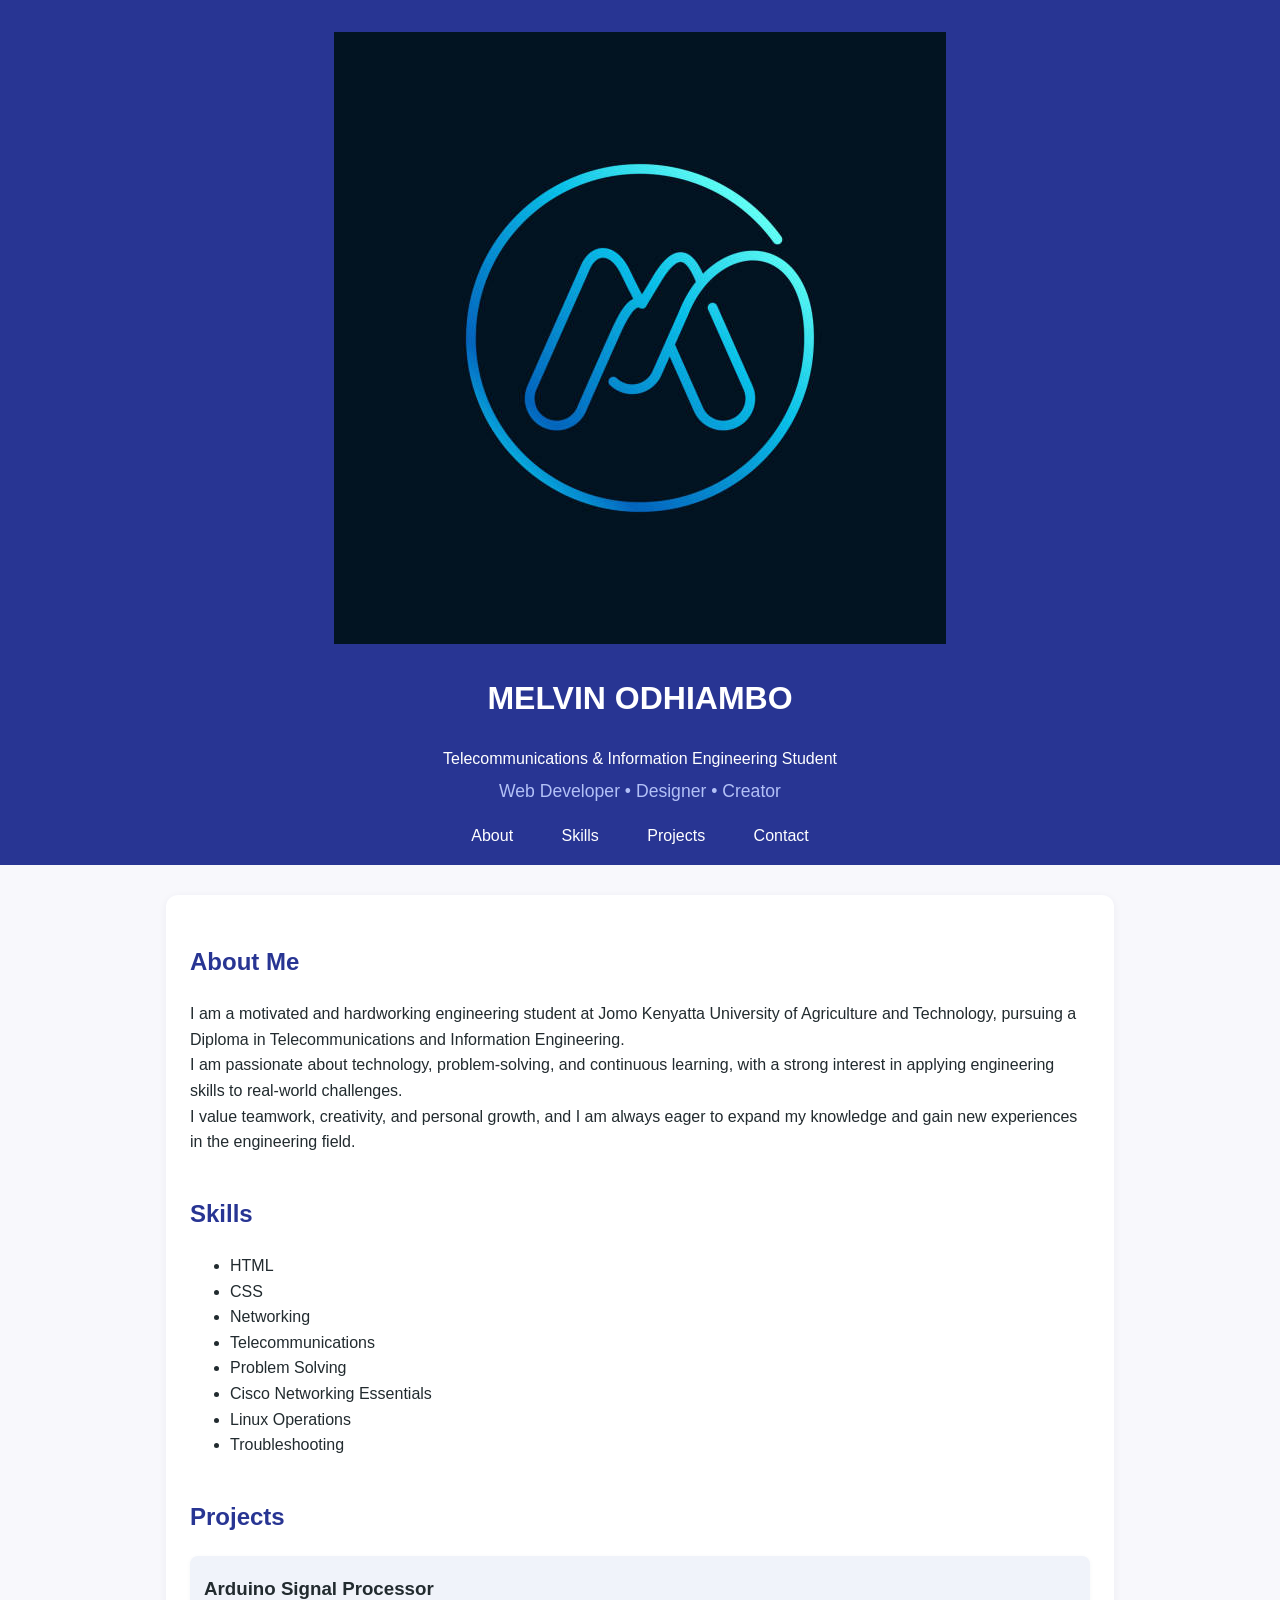
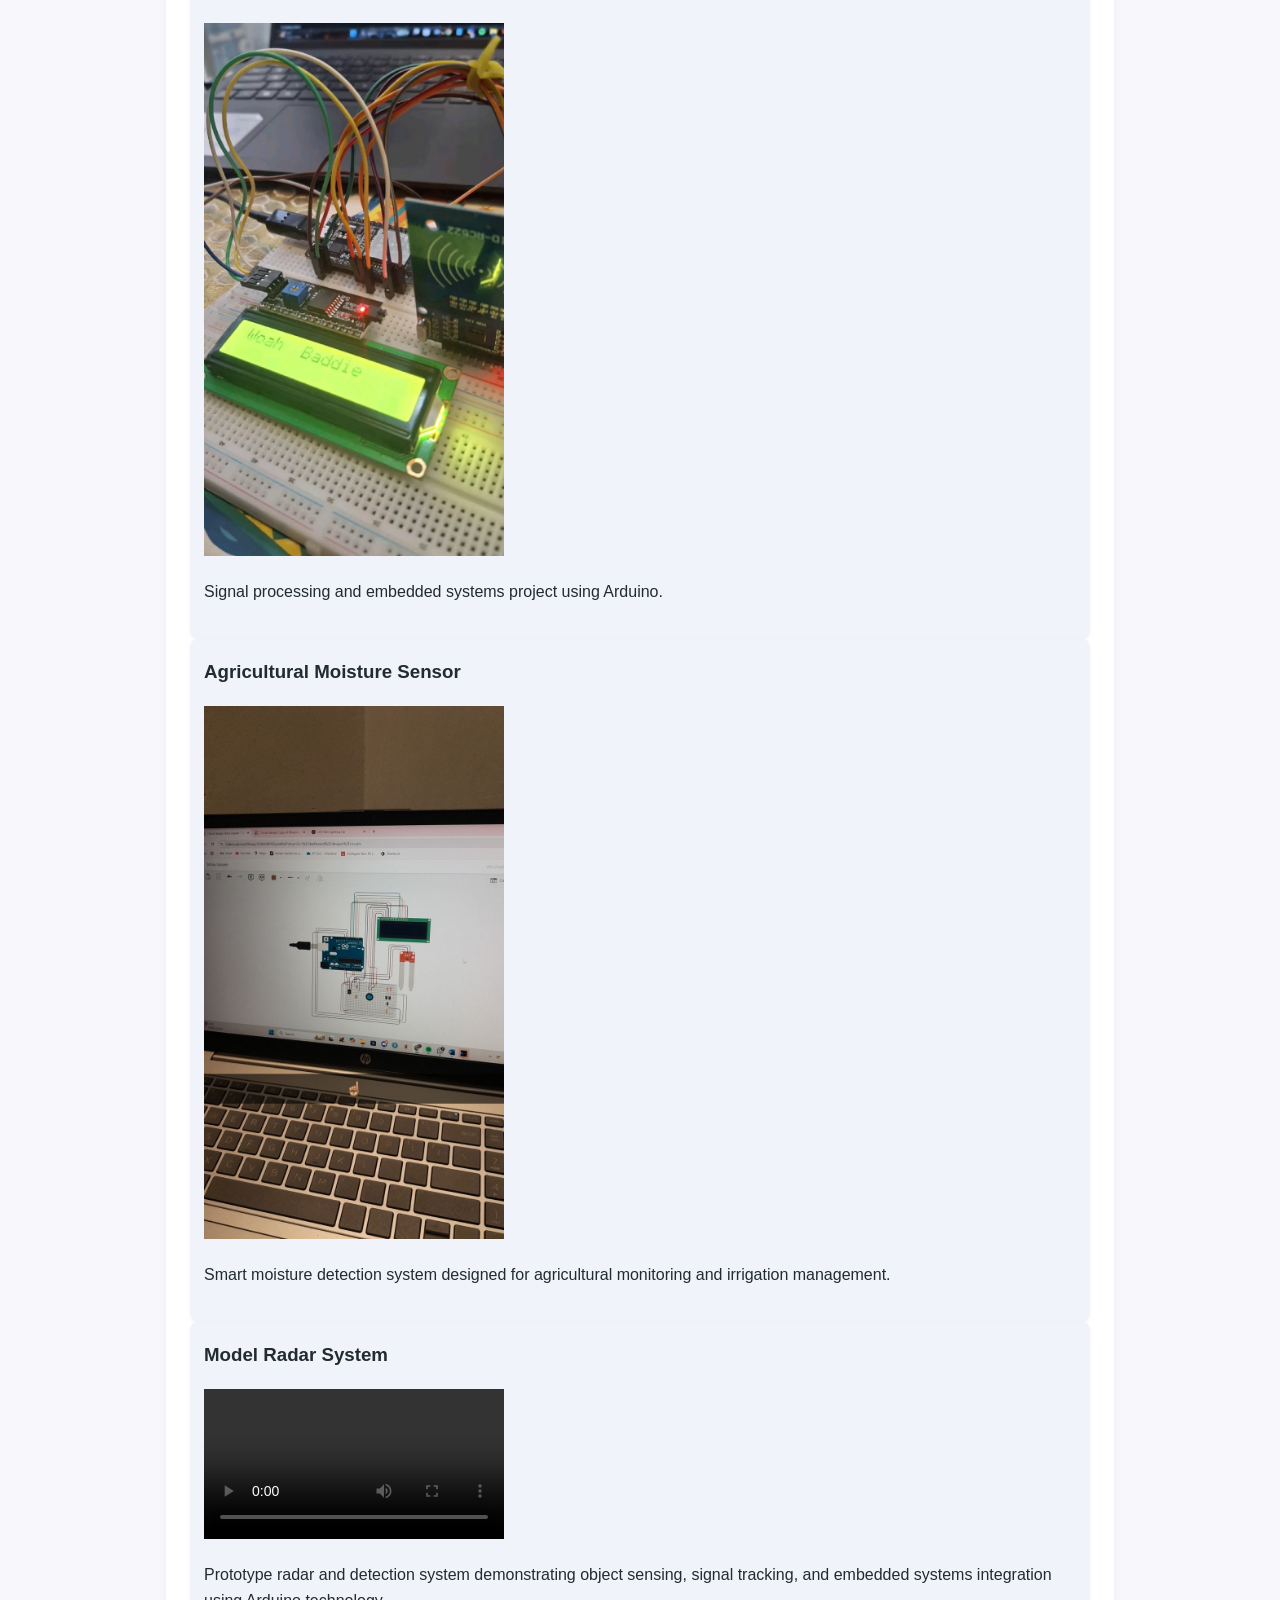
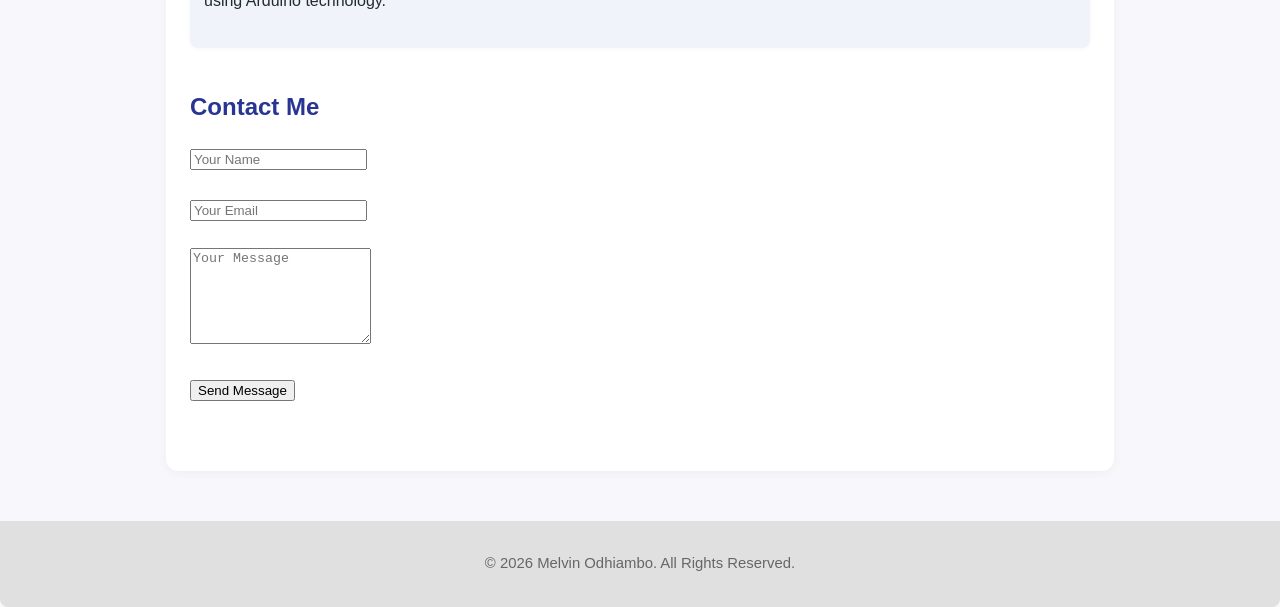
==== index.html @ f5368a46 "Update index.html" ====
<!DOCTYPE html>
<html lang="en">
<head>
  <meta charset="UTF-8">
  <meta name="description" content="Melvin Odhiambo Portfolio Website">
  <title>MELVIN ODHIAMBO | PORTFOLIO WEBSITE</title>
  <meta name="viewport" content="width=device-width, initial-scale=1">
  <link rel="stylesheet" href="style.css">
  <link rel="icon" type="image/png" href="Favicon.png">
</head>
<body>
  <header>
    <img 
  src="profile m1.png" 
  alt="Melvin Odhiambo Logo"
  class="profile-logo"
    >
    <h1>MELVIN ODHIAMBO</h1>
    <p class="intro">
  Telecommunications & Information Engineering Student
</p>
    <p class="subtitle">Web Developer • Designer • Creator</p>
    <nav>
<nav>
  <a href="#about">About</a>
  <a href="#skills">Skills</a>
  <a href="#projects">Projects</a>
  <a href="#contact">Contact</a>
</nav>
    </nav>
  </header>
  <main>
    <section id="about">
      <h2>About Me</h2>
      <p>
  I am a motivated and hardworking engineering student at Jomo Kenyatta University of Agriculture and Technology, pursuing a Diploma in Telecommunications and Information Engineering.<br>

  I am passionate about technology, problem-solving, and continuous learning, with a strong interest in applying engineering skills to real-world challenges.<br>

  I value teamwork, creativity, and personal growth, and I am always eager to expand my knowledge and gain new experiences in the engineering field.
</p>
    </section>
    <section id="skills"> 
  <h2>Skills</h2>
  <ul>
    <li>HTML</li>
    <li>CSS</li>
    <li>Networking</li>
    <li>Telecommunications</li>
    <li>Problem Solving</li>
    <li>Cisco Networking Essentials</li>
    <li>Linux Operations</li>
    <li>Troubleshooting</li>
  </ul>
    </section>
    <section id="projects">
      <h2>Projects</h2>
      <div class="project-card">

  <h3>Arduino Signal Processor</h3>

  <img 
    src="Arduino.jpg" 
    alt="Arduino Project"
    width="300"
  >

  <p>
    Signal processing and embedded systems project using Arduino.
  </p>
</div>
      <div class="project-card">

  <h3>Agricultural Moisture Sensor</h3>

  <img 
    src="Agricultural moisture sensor.jpeg" 
    alt="Agricultural Moisture Sensor"
    width="300"
  >

  <p>
    Smart moisture detection system designed for agricultural monitoring and irrigation management.
  </p>

</div>
      <div class="project-card">

  <h3>Model Radar System</h3>

  <video controls width="300">

    <source src="Arduino.mp4" type="video/mp4">

  </video>

  <p>
    Prototype radar and detection system demonstrating object sensing, 
    signal tracking, and embedded systems integration using Arduino technology.
  </p>

</div>
    </section>
    <section id="contact">
  <h2>Contact Me</h2>
  <form action="https://formspree.io/f/maqkawby" method="POST">
    <input 
      type="text" 
      name="name" 
      placeholder="Your Name"
      required
    ><br><br>

    <input 
      type="email" 
      name="email" 
      placeholder="Your Email"
      required
    ><br><br>

    <textarea 
      name="message" 
      placeholder="Your Message"
      rows="6"
      required
    ></textarea><br><br>

    <button type="submit">Send Message</button>

  </form>
</section>
    </section>
  </main>
 <footer>
  <p>&copy; 2026 Melvin Odhiambo. All Rights Reserved.</p>
</footer>
</body>
</html>
---- style.css ----
/* Simple, clean portfolio style */
body {
  font-family: Arial, sans-serif;
  margin: 0;
  background: #f8f8fc;
  color: #222b2f;
  line-height: 1.6;
}

header {
  background: #283593;
  color: #fff;
  padding: 2em 0 1em 0;
  text-align: center;
}

header .subtitle {
  font-size: 1.1em;
  color: #b3c1f7;
  margin-top: -10px;
  margin-bottom: 18px;
}

nav {
  margin-top: 12px;
}
nav a {
  color: #fff;
  text-decoration: none;
  padding: 8px 16px;
  margin: 0 6px;
  border-radius: 4px;
  transition: background 0.2s;
}
nav a:hover {
  background: #5566a9;
}

main {
  max-width: 900px;
  margin: 30px auto;
  background: #fff;
  padding: 28px 24px;
  border-radius: 12px;
  box-shadow: 0 2px 8px rgba(50,50,80,0.06);
}

section {
  margin-bottom: 40px;
}
h2 {
  color: #283593;
}

.projects-grid {
  display: grid;
  grid-template-columns: repeat(auto-fit, minmax(240px, 1fr));
  gap: 22px;
}

.project-card {
  background: #f0f3fa;
  border-radius: 8px;
  padding: 18px 14px;
  box-shadow: 0 1px 4px rgba(80,90,120,0.05);
}

.project-card h3 {
  margin-top: 0;
}

.project-card a {
  color: #283593;
  text-decoration: underline;
  font-size: 0.98em;
}

footer {
  text-align: center;
  background: #e0e0e0;
  color: #666;
  padding: 16px 0;
  margin-top: 50px;
  font-size: 0.93em;
  border-radius: 0 0 8px 8px;
}
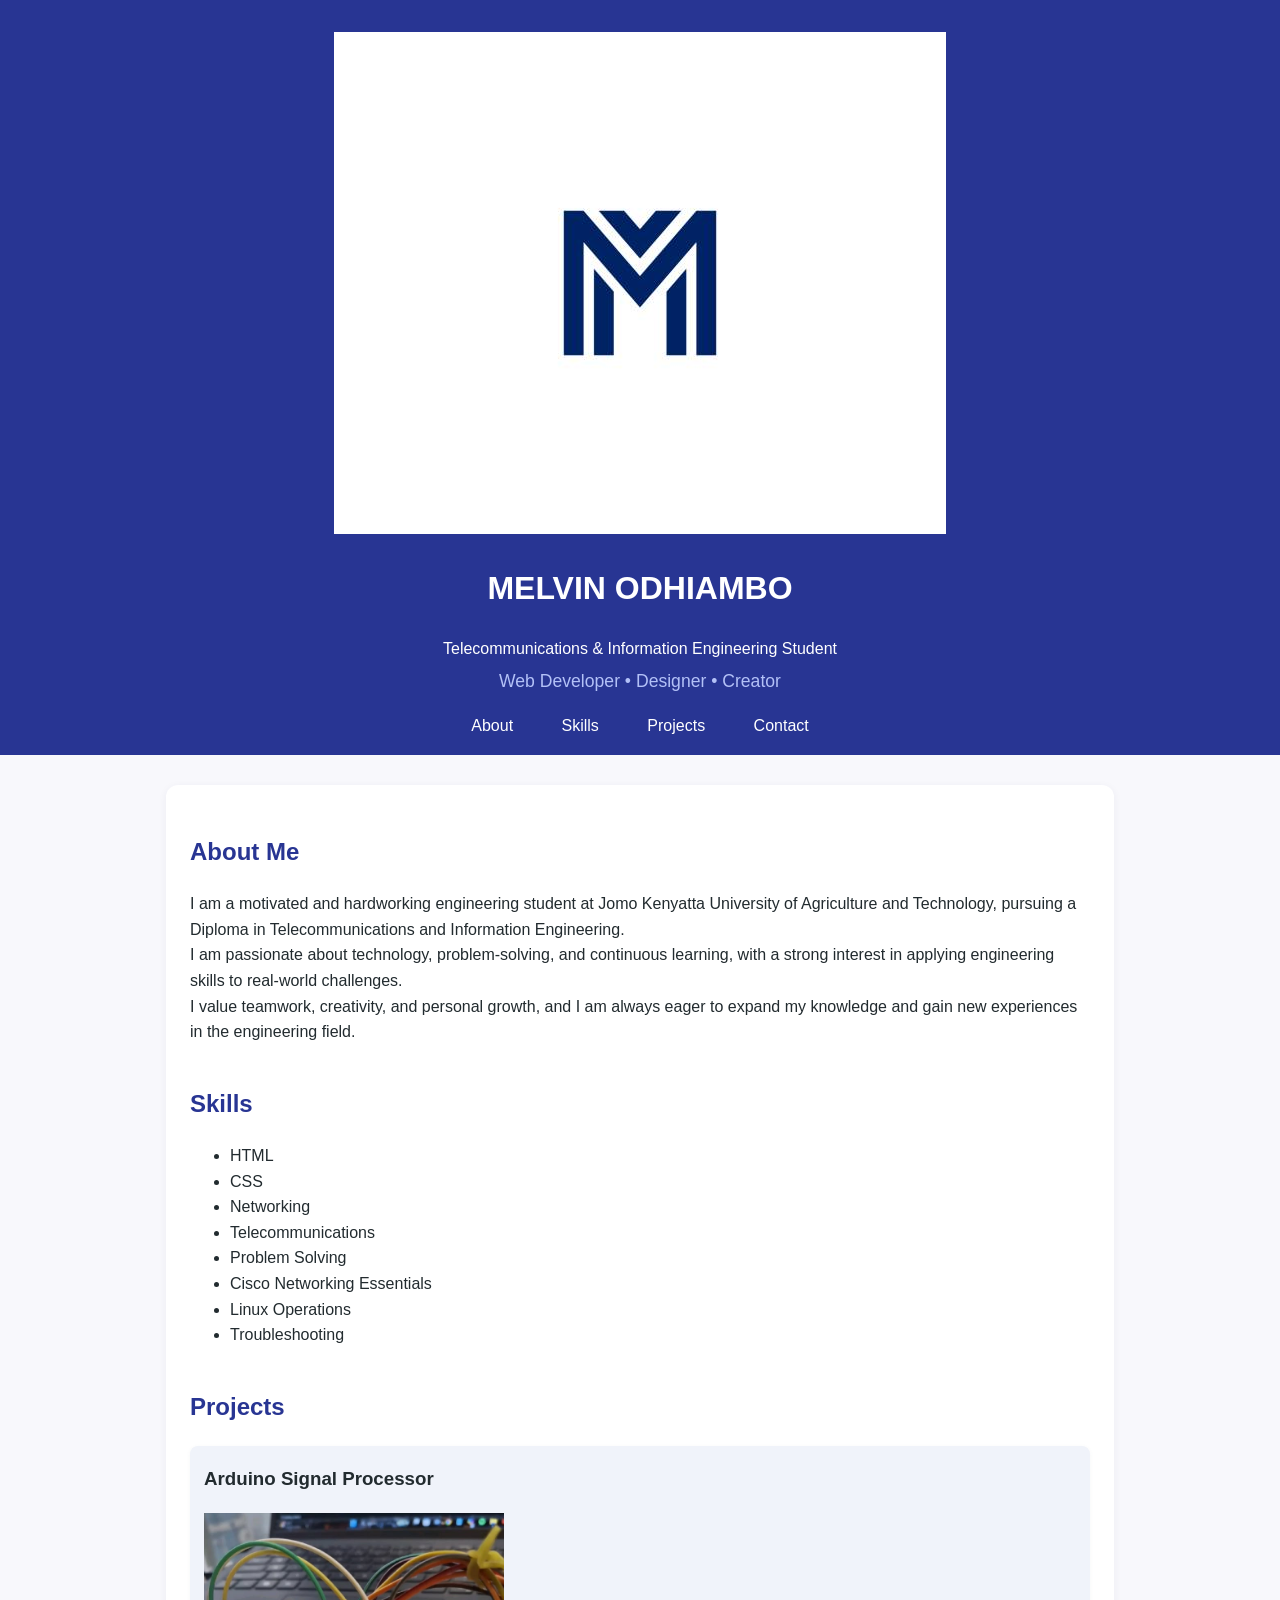
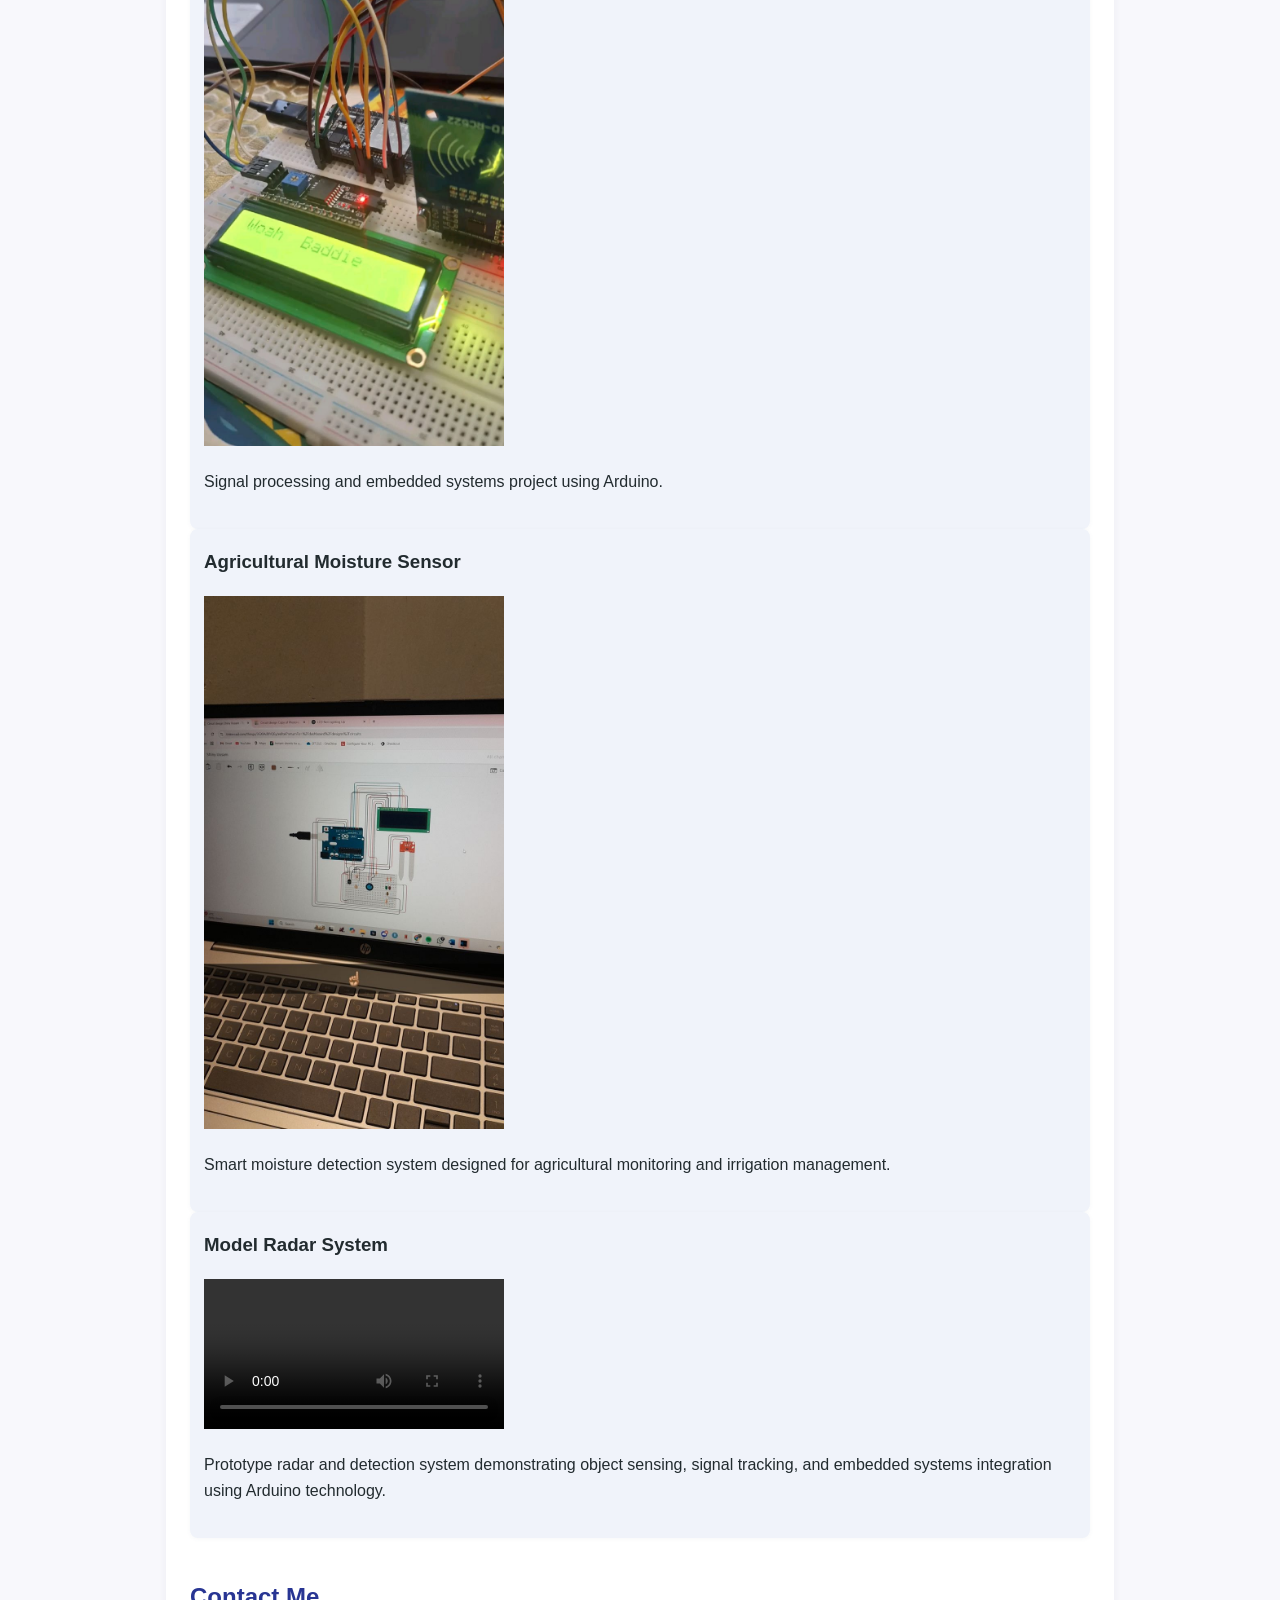
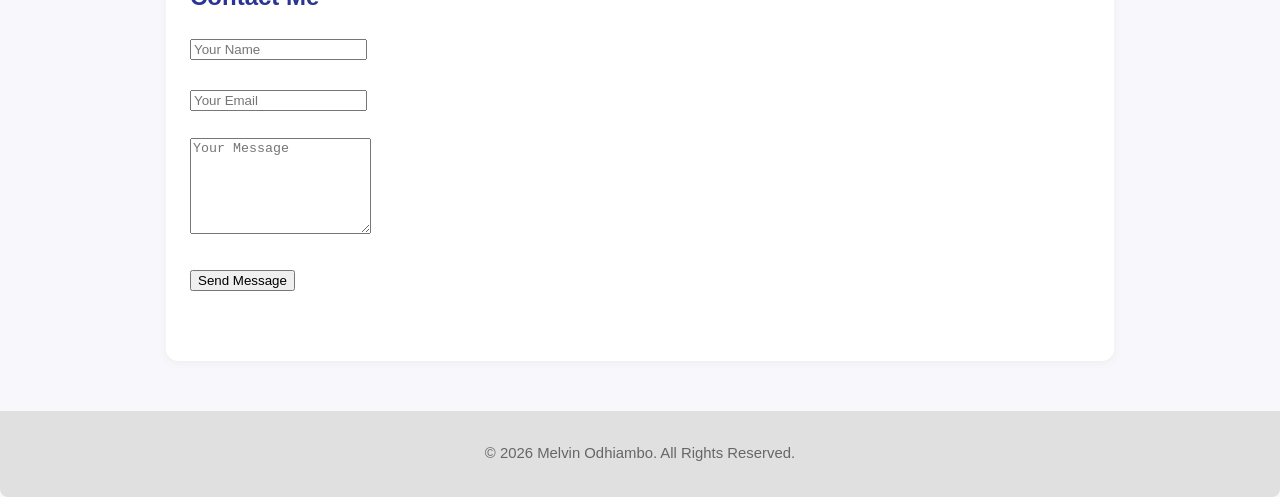
==== commit 5138fd9e: "Update index.html" ====
--- a/index.html
+++ b/index.html
@@ -11,7 +11,7 @@
 <body>
   <header>
     <img 
-  src="profile m1.png" 
+  src="new profile.png" 
   alt="Melvin Odhiambo Logo"
   class="profile-logo"
     >
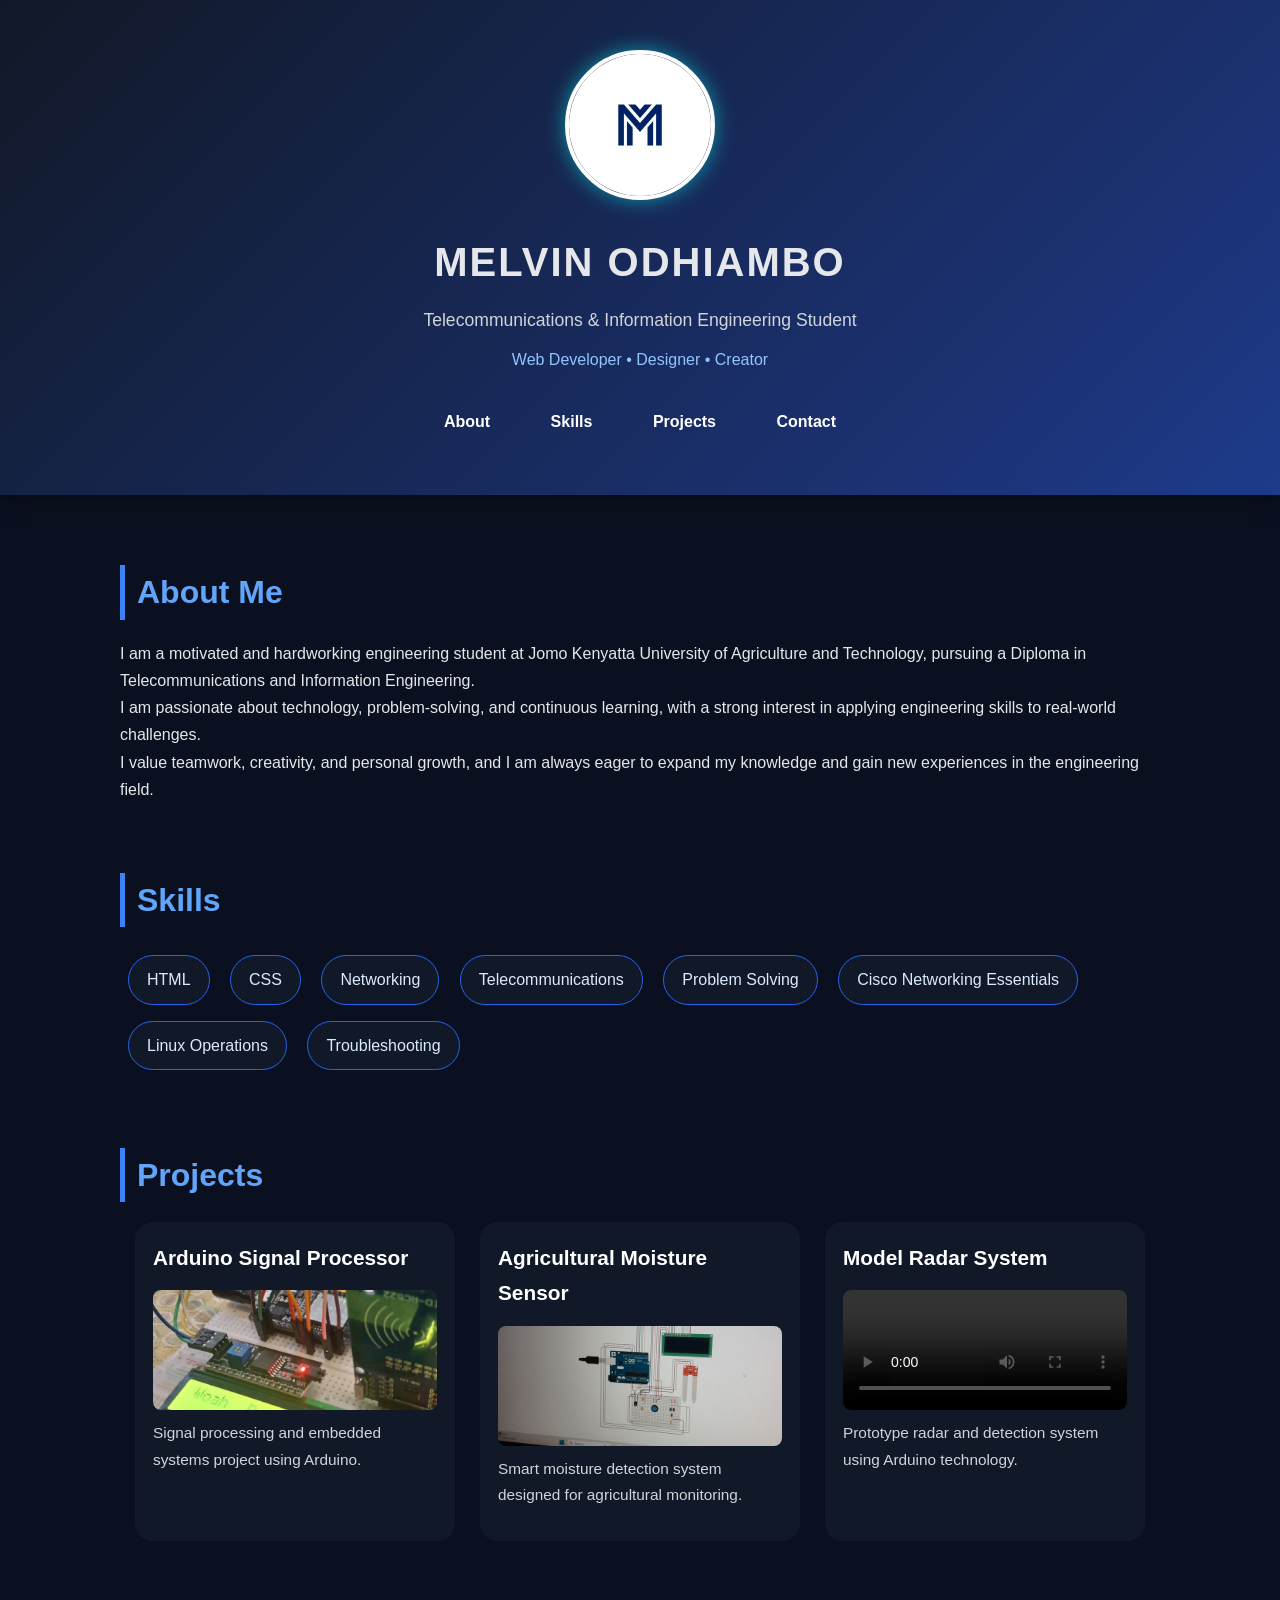
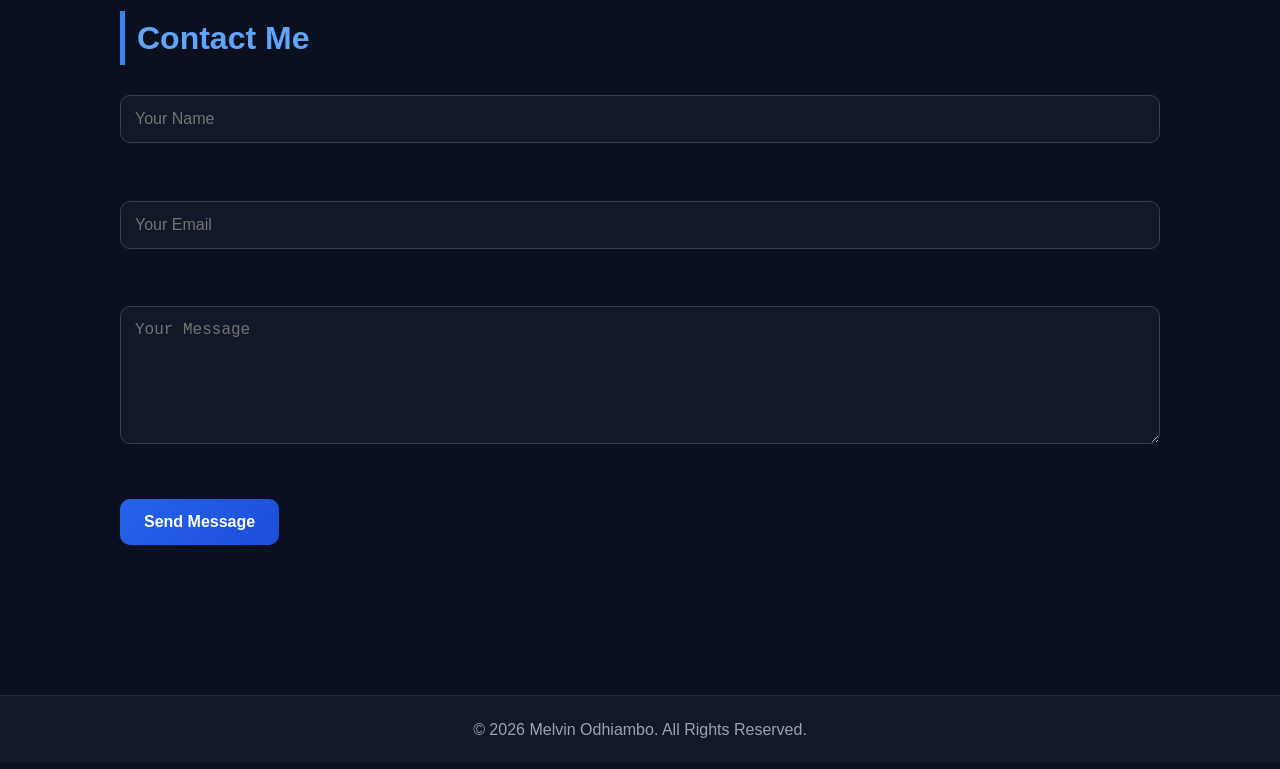
==== commit cd3ad661: "Refactor project section in index.html" ====
--- a/index.html
+++ b/index.html
@@ -6,12 +6,12 @@
   <title>MELVIN ODHIAMBO | PORTFOLIO WEBSITE</title>
   <meta name="viewport" content="width=device-width, initial-scale=1">
   <link rel="stylesheet" href="style.css">
-  <link rel="icon" type="image/png" href="Favicon.png">
+  <link rel="icon" type="image/png" href="WEBM.png">
 </head>
 <body>
   <header>
     <img 
-  src="new profile.png" 
+  src="PRO.png" 
   alt="Melvin Odhiambo Logo"
   class="profile-logo"
     >
@@ -53,54 +53,60 @@
     <li>Troubleshooting</li>
   </ul>
     </section>
-    <section id="projects">
-      <h2>Projects</h2>
-      <div class="project-card">
+   <section id="projects">
 
-  <h3>Arduino Signal Processor</h3>
+  <h2>Projects</h2>
 
-  <img 
-    src="Arduino.jpg" 
-    alt="Arduino Project"
-    width="300"
-  >
+  <div class="projects-grid">
 
-  <p>
-    Signal processing and embedded systems project using Arduino.
-  </p>
-</div>
-      <div class="project-card">
+    <div class="project-card">
 
-  <h3>Agricultural Moisture Sensor</h3>
+      <h3>Arduino Signal Processor</h3>
 
-  <img 
-    src="Agricultural moisture sensor.jpeg" 
-    alt="Agricultural Moisture Sensor"
-    width="300"
-  >
+      <a href="Arduino.jpg" target="_blank">
+        <img src="Arduino.jpg" alt="Arduino Project">
+      </a>
 
-  <p>
-    Smart moisture detection system designed for agricultural monitoring and irrigation management.
-  </p>
+      <p>
+        Signal processing and embedded systems project using Arduino.
+      </p>
 
-</div>
-      <div class="project-card">
+    </div>
 
-  <h3>Model Radar System</h3>
+    <div class="project-card">
 
-  <video controls width="300">
+      <h3>Agricultural Moisture Sensor</h3>
 
-    <source src="Arduino.mp4" type="video/mp4">
+      <a href="Agricultural moisture sensor.jpeg" target="_blank">
+        <img 
+          src="Agricultural moisture sensor.jpeg" 
+          alt="Agricultural Moisture Sensor"
+        >
+      </a>
 
-  </video>
+      <p>
+        Smart moisture detection system designed for agricultural monitoring.
+      </p>
 
-  <p>
-    Prototype radar and detection system demonstrating object sensing, 
-    signal tracking, and embedded systems integration using Arduino technology.
-  </p>
+    </div>
 
-</div>
-    </section>
+    <div class="project-card">
+
+      <h3>Model Radar System</h3>
+
+      <video controls>
+        <source src="Arduino.mp4" type="video/mp4">
+      </video>
+
+      <p>
+        Prototype radar and detection system using Arduino technology.
+      </p>
+
+    </div>
+
+  </div>
+
+</section>
     <section id="contact">
   <h2>Contact Me</h2>
   <form action="https://formspree.io/f/maqkawby" method="POST">
--- a/style.css
+++ b/style.css
@@ -1,86 +1,272 @@
-/* Simple, clean portfolio style */
+
+* {
+  margin: 0;
+  padding: 0;
+  box-sizing: border-box;
+}
+
 body {
   font-family: Arial, sans-serif;
-  margin: 0;
-  background: #f8f8fc;
-  color: #222b2f;
-  line-height: 1.6;
-}
-
+  background: #0b1020;
+  color: #e5e7eb;
+  line-height: 1.7;
+}
 header {
-  background: #283593;
-  color: #fff;
-  padding: 2em 0 1em 0;
+  background: linear-gradient(135deg, #111827, #1e3a8a);
   text-align: center;
-}
-
-header .subtitle {
-  font-size: 1.1em;
-  color: #b3c1f7;
-  margin-top: -10px;
-  margin-bottom: 18px;
-}
+  padding: 50px 20px;
+  box-shadow: 0 4px 20px rgba(0,0,0,0.4);
+}
+
+.profile-logo {
+  width: 150px;
+  height: 150px;
+  border-radius: 50%;
+  object-fit: cover;
+  border: 4px solid #fff;
+  margin-bottom: 20px;
+  box-shadow: 0 0 20px rgba(0,255,255,0.5);
+}
+
+header h1 {
+  font-size: 2.5rem;
+  margin-bottom: 10px;
+  letter-spacing: 2px;
+}
+
+.intro {
+  font-size: 1.1rem;
+  color: #d1d5db;
+  margin-bottom: 10px;
+}
+
+.subtitle {
+  color: #93c5fd;
+  margin-bottom: 25px;
+  font-size: 1rem;
+}
+
 
 nav {
-  margin-top: 12px;
-}
+  margin-top: 15px;
+}
+
 nav a {
-  color: #fff;
+  color: white;
   text-decoration: none;
-  padding: 8px 16px;
-  margin: 0 6px;
-  border-radius: 4px;
-  transition: background 0.2s;
-}
+  margin: 0 10px;
+  padding: 10px 18px;
+  border-radius: 8px;
+  transition: 0.3s ease;
+  display: inline-block;
+  font-weight: bold;
+}
+
 nav a:hover {
-  background: #5566a9;
+  background: rgba(255,255,255,0.15);
+  transform: translateY(-3px);
 }
 
 main {
-  max-width: 900px;
-  margin: 30px auto;
-  background: #fff;
-  padding: 28px 24px;
-  border-radius: 12px;
-  box-shadow: 0 2px 8px rgba(50,50,80,0.06);
-}
+  max-width: 1100px;
+  margin: 40px auto;
+  padding: 30px;
 
 section {
-  margin-bottom: 40px;
-}
+  margin-bottom: 70px;
+}
+
 h2 {
-  color: #283593;
-}
-
+  color: #60a5fa;
+  margin-bottom: 20px;
+  font-size: 2rem;
+  border-left: 5px solid #3b82f6;
+  padding-left: 12px;
+}
+
+p {
+  margin-bottom: 15px;
+}
+
+
+#skills ul {
+  list-style: none;
+  padding: 0;
+}
+
+#skills li {
+  display: inline-block;
+  background: #111827;
+  color: #dbeafe;
+  padding: 10px 18px;
+  margin: 8px;
+  border-radius: 30px;
+  border: 1px solid #2563eb;
+  transition: 0.3s ease;
+}
+
+#skills li:hover {
+  background: #2563eb;
+  transform: scale(1.05);
+}
 .projects-grid {
   display: grid;
-  grid-template-columns: repeat(auto-fit, minmax(240px, 1fr));
-  gap: 22px;
+  grid-template-columns: repeat(auto-fit, minmax(280px, 320px));
+  justify-content: center;
+  gap: 25px;
 }
 
 .project-card {
-  background: #f0f3fa;
+  position: relative;
+  background: #111827;
+  border-radius: 18px;
+  padding: 18px;
+  overflow: hidden;
+  color: white;
+  transition: 0.4s ease;
+  z-index: 1;
+
+  width: 320px;
+}
+.project-card img,
+.project-card video {
+  width: 100%;
+  max-height: 180px;
+  object-fit: contain;
+  border-radius: 10px;
+  margin: 12px 0;
+  display: block;
+  background: #000;
+  transition: 0.3s ease;
+}
+.project-card img:hover,
+.project-card video:hover {
+  transform: scale(1.03);
+}
+
+@keyframes glowing {
+  0% {
+    background-position: 0 0;
+  }
+
+  50% {
+    background-position: 400% 0;
+  }
+
+  100% {
+    background-position: 0 0;
+  }
+}
+
+.project-card h3 {
+  color: #ffffff;
+  margin-bottom: 15px;
+  font-size: 1.3rem;
+}
+
+.project-card p {
+  color: #d1d5db;
+  font-size: 0.96rem;
+}
+
+.project-card img,
+.project-card video {
+  width: 100%;
+  height: 120px;
+  object-fit: cover;
   border-radius: 8px;
-  padding: 18px 14px;
-  box-shadow: 0 1px 4px rgba(80,90,120,0.05);
-}
-
-.project-card h3 {
-  margin-top: 0;
-}
-
-.project-card a {
-  color: #283593;
-  text-decoration: underline;
-  font-size: 0.98em;
-}
-
+  margin: 10px 0;
+  display: block;
+}
+
+.project-card:hover img,
+.project-card:hover video {
+  transform: scale(1.03);
+}
+}
+
+form {
+  margin-top: 20px;
+}
+
+form input,
+form textarea {
+  width: 100%;
+  padding: 14px;
+  margin-top: 10px;
+  margin-bottom: 20px;
+  border: 1px solid #374151;
+  border-radius: 10px;
+  background: #111827;
+  color: white;
+  font-size: 1rem;
+}
+
+form input:focus,
+form textarea:focus {
+  outline: none;
+  border-color: #3b82f6;
+  box-shadow: 0 0 10px rgba(59,130,246,0.5);
+}
+button {
+  background: linear-gradient(135deg, #2563eb, #1d4ed8);
+  color: white;
+  border: none;
+  padding: 14px 24px;
+  border-radius: 10px;
+  font-size: 1rem;
+  cursor: pointer;
+  transition: 0.3s ease;
+  font-weight: bold;
+}
+
+button:hover {
+  transform: scale(1.05);
+  box-shadow: 0 0 20px rgba(37,99,235,0.6);
+}
 footer {
+  background: #111827;
   text-align: center;
-  background: #e0e0e0;
-  color: #666;
-  padding: 16px 0;
+  padding: 20px;
+  color: #9ca3af;
   margin-top: 50px;
-  font-size: 0.93em;
-  border-radius: 0 0 8px 8px;
-}
+  border-top: 1px solid #1f2937;
+}
+::-webkit-scrollbar {
+  width: 10px;
+}
+
+::-webkit-scrollbar-track {
+  background: #111827;
+}
+
+::-webkit-scrollbar-thumb {
+  background: #2563eb;
+  border-radius: 10px;
+}
+
+@media (max-width: 768px) {
+
+  header h1 {
+    font-size: 2rem;
+  }
+
+  .intro,
+  .subtitle {
+    font-size: 0.95rem;
+  }
+
+  nav a {
+    display: block;
+    margin: 10px auto;
+    width: 180px;
+  }
+
+  main {
+    padding: 20px;
+  }
+
+  h2 {
+    font-size: 1.6rem;
+  }
+}
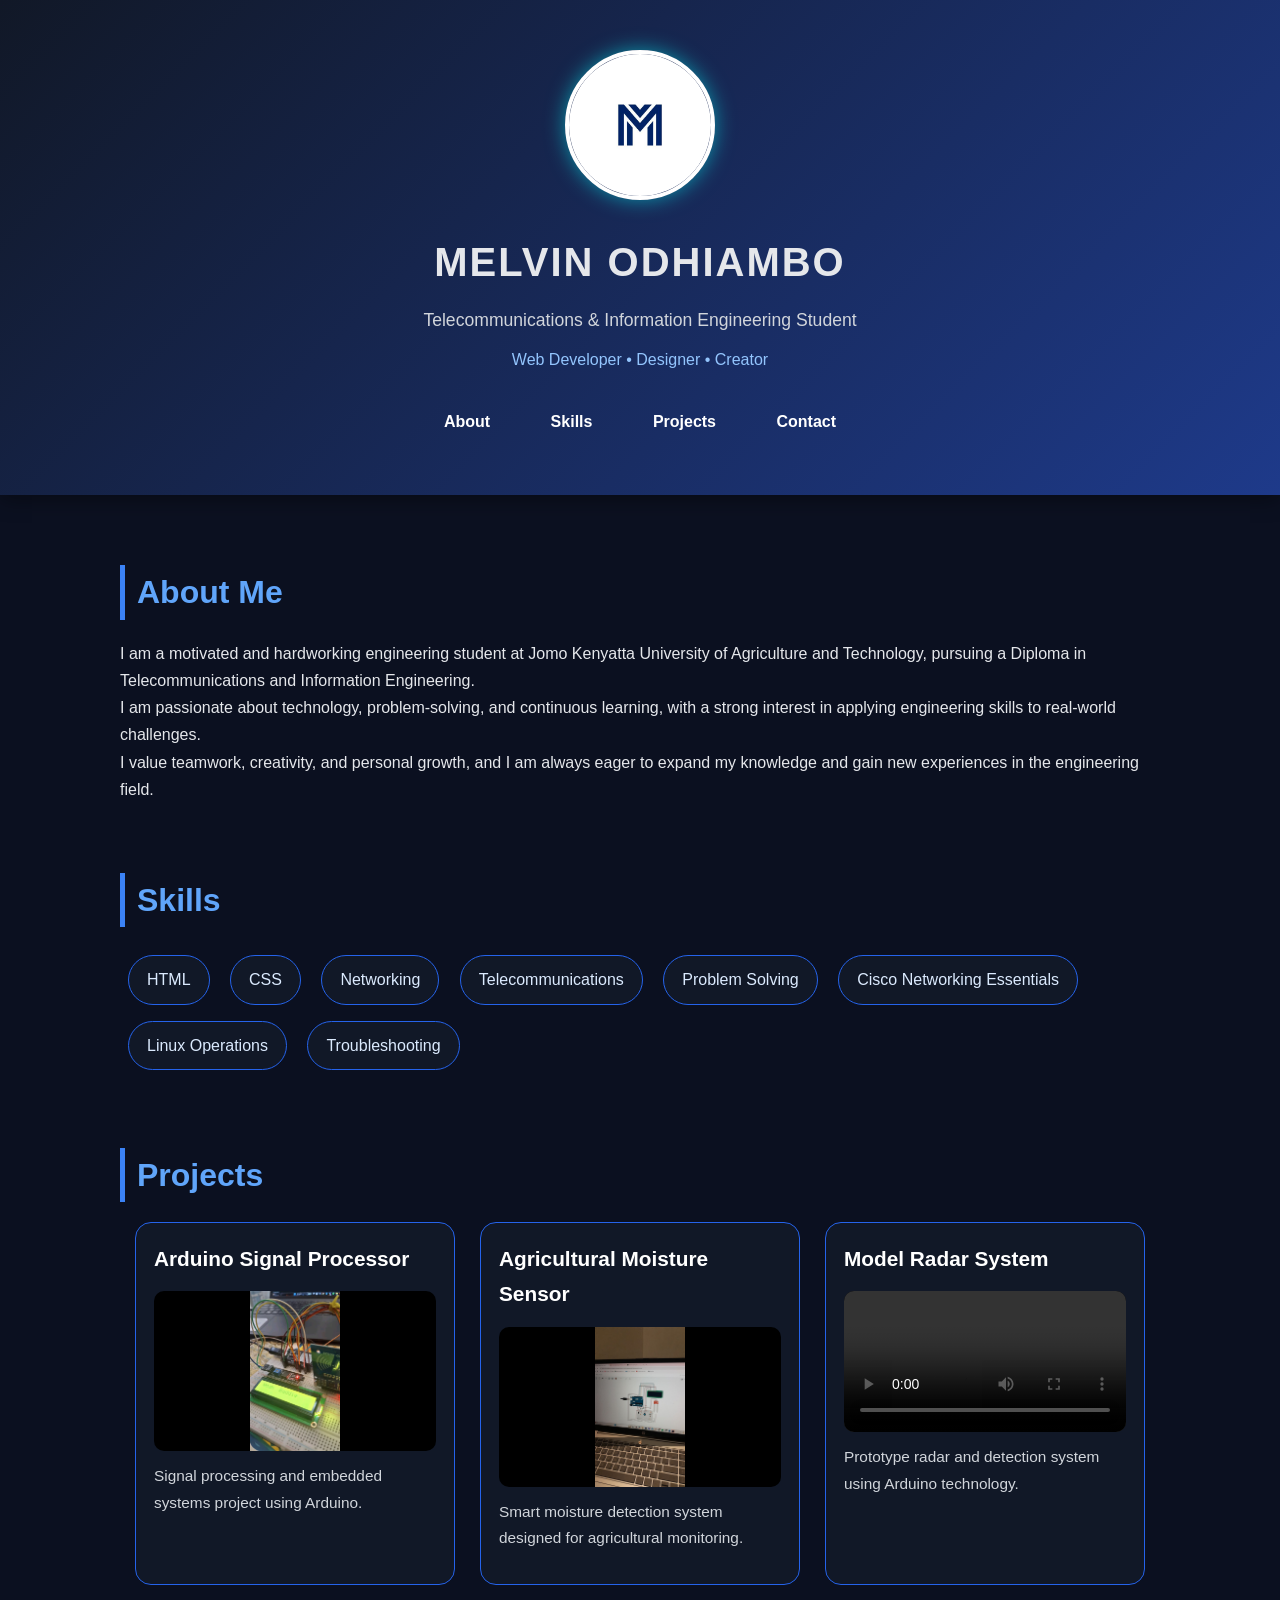
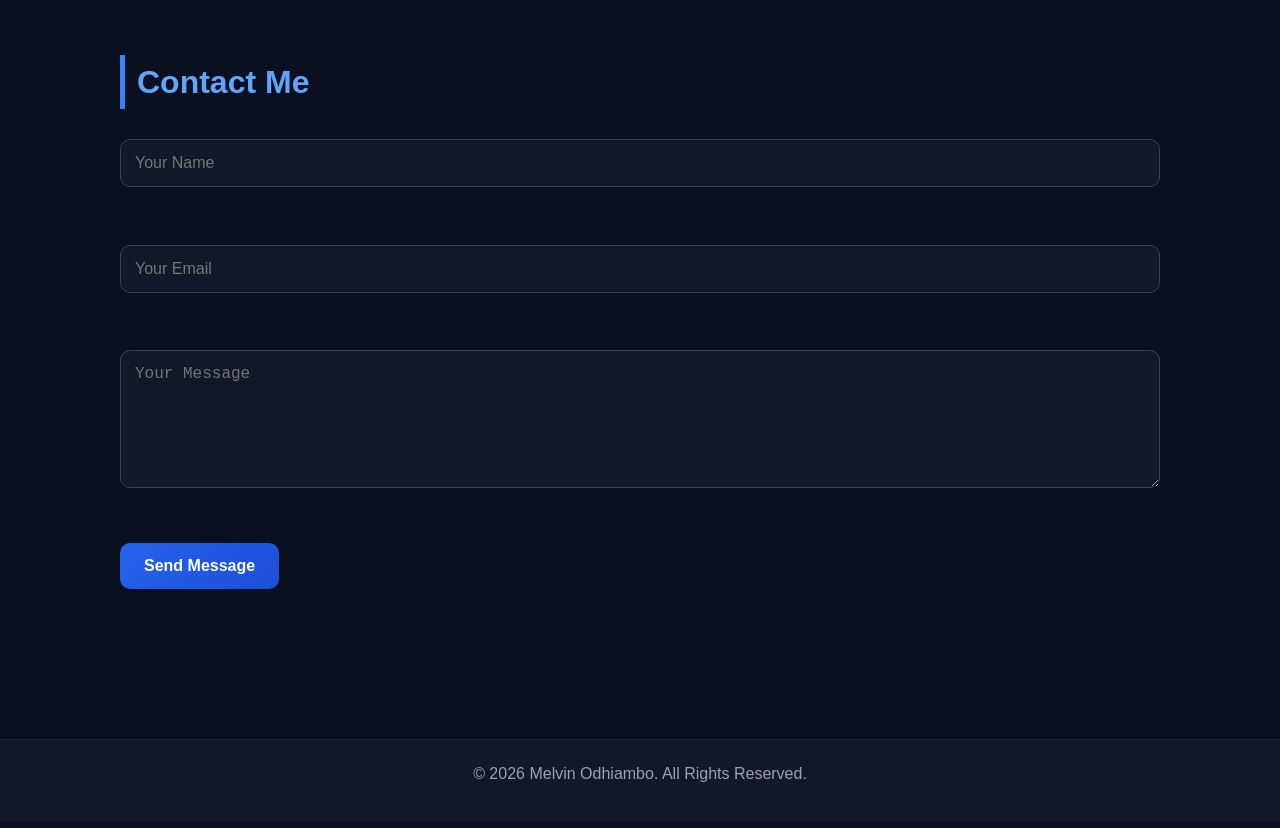
==== commit 060052da: "Update video element to preload metadata" ====
--- a/index.html
+++ b/index.html
@@ -93,11 +93,9 @@
     <div class="project-card">
 
       <h3>Model Radar System</h3>
-
-      <video controls>
-        <source src="Arduino.mp4" type="video/mp4">
-      </video>
-
+     <video controls preload="metadata">
+  <source src="Arduino.mp4" type="video/mp4">
+</video>
       <p>
         Prototype radar and detection system using Arduino technology.
       </p>
--- a/style.css
+++ b/style.css
@@ -1,4 +1,3 @@
-
 * {
   margin: 0;
   padding: 0;
@@ -11,6 +10,7 @@
   color: #e5e7eb;
   line-height: 1.7;
 }
+
 header {
   background: linear-gradient(135deg, #111827, #1e3a8a);
   text-align: center;
@@ -46,7 +46,6 @@
   font-size: 1rem;
 }
 
-
 nav {
   margin-top: 15px;
 }
@@ -71,6 +70,7 @@
   max-width: 1100px;
   margin: 40px auto;
   padding: 30px;
+}
 
 section {
   margin-bottom: 70px;
@@ -88,7 +88,6 @@
   margin-bottom: 15px;
 }
 
-
 #skills ul {
   list-style: none;
   padding: 0;
@@ -109,6 +108,7 @@
   background: #2563eb;
   transform: scale(1.05);
 }
+
 .projects-grid {
   display: grid;
   grid-template-columns: repeat(auto-fit, minmax(280px, 320px));
@@ -117,49 +117,21 @@
 }
 
 .project-card {
-  position: relative;
-  background: #111827;
-  border-radius: 18px;
+  background: #111827;
+  border: 1px solid #2563eb;
+  border-radius: 16px;
   padding: 18px;
-  overflow: hidden;
-  color: white;
-  transition: 0.4s ease;
-  z-index: 1;
-
-  width: 320px;
-}
-.project-card img,
-.project-card video {
-  width: 100%;
-  max-height: 180px;
-  object-fit: contain;
-  border-radius: 10px;
-  margin: 12px 0;
-  display: block;
-  background: #000;
-  transition: 0.3s ease;
-}
-.project-card img:hover,
-.project-card video:hover {
-  transform: scale(1.03);
-}
-
-@keyframes glowing {
-  0% {
-    background-position: 0 0;
-  }
-
-  50% {
-    background-position: 400% 0;
-  }
-
-  100% {
-    background-position: 0 0;
-  }
+  transition: 0.3s ease;
+  overflow: visible;
+}
+
+.project-card:hover {
+  transform: translateY(-6px);
+  box-shadow: 0 0 20px rgba(37,99,235,0.4);
 }
 
 .project-card h3 {
-  color: #ffffff;
+  color: white;
   margin-bottom: 15px;
   font-size: 1.3rem;
 }
@@ -169,19 +141,27 @@
   font-size: 0.96rem;
 }
 
-.project-card img,
+.project-card img {
+  width: 100%;
+  height: 160px;
+  object-fit: contain;
+  display: block;
+  margin: 12px 0;
+  border-radius: 10px;
+  background: #000;
+  transition: 0.3s ease;
+}
+
+.project-card:hover img {
+  transform: scale(1.03);
+}
 .project-card video {
   width: 100%;
-  height: 120px;
-  object-fit: cover;
-  border-radius: 8px;
-  margin: 10px 0;
+  height: auto;
   display: block;
-}
-
-.project-card:hover img,
-.project-card:hover video {
-  transform: scale(1.03);
+  margin: 12px 0;
+  border-radius: 10px;
+  background: black;
 }
 }
 
@@ -208,6 +188,7 @@
   border-color: #3b82f6;
   box-shadow: 0 0 10px rgba(59,130,246,0.5);
 }
+
 button {
   background: linear-gradient(135deg, #2563eb, #1d4ed8);
   color: white;
@@ -224,6 +205,7 @@
   transform: scale(1.05);
   box-shadow: 0 0 20px rgba(37,99,235,0.6);
 }
+
 footer {
   background: #111827;
   text-align: center;
@@ -232,6 +214,7 @@
   margin-top: 50px;
   border-top: 1px solid #1f2937;
 }
+
 ::-webkit-scrollbar {
   width: 10px;
 }
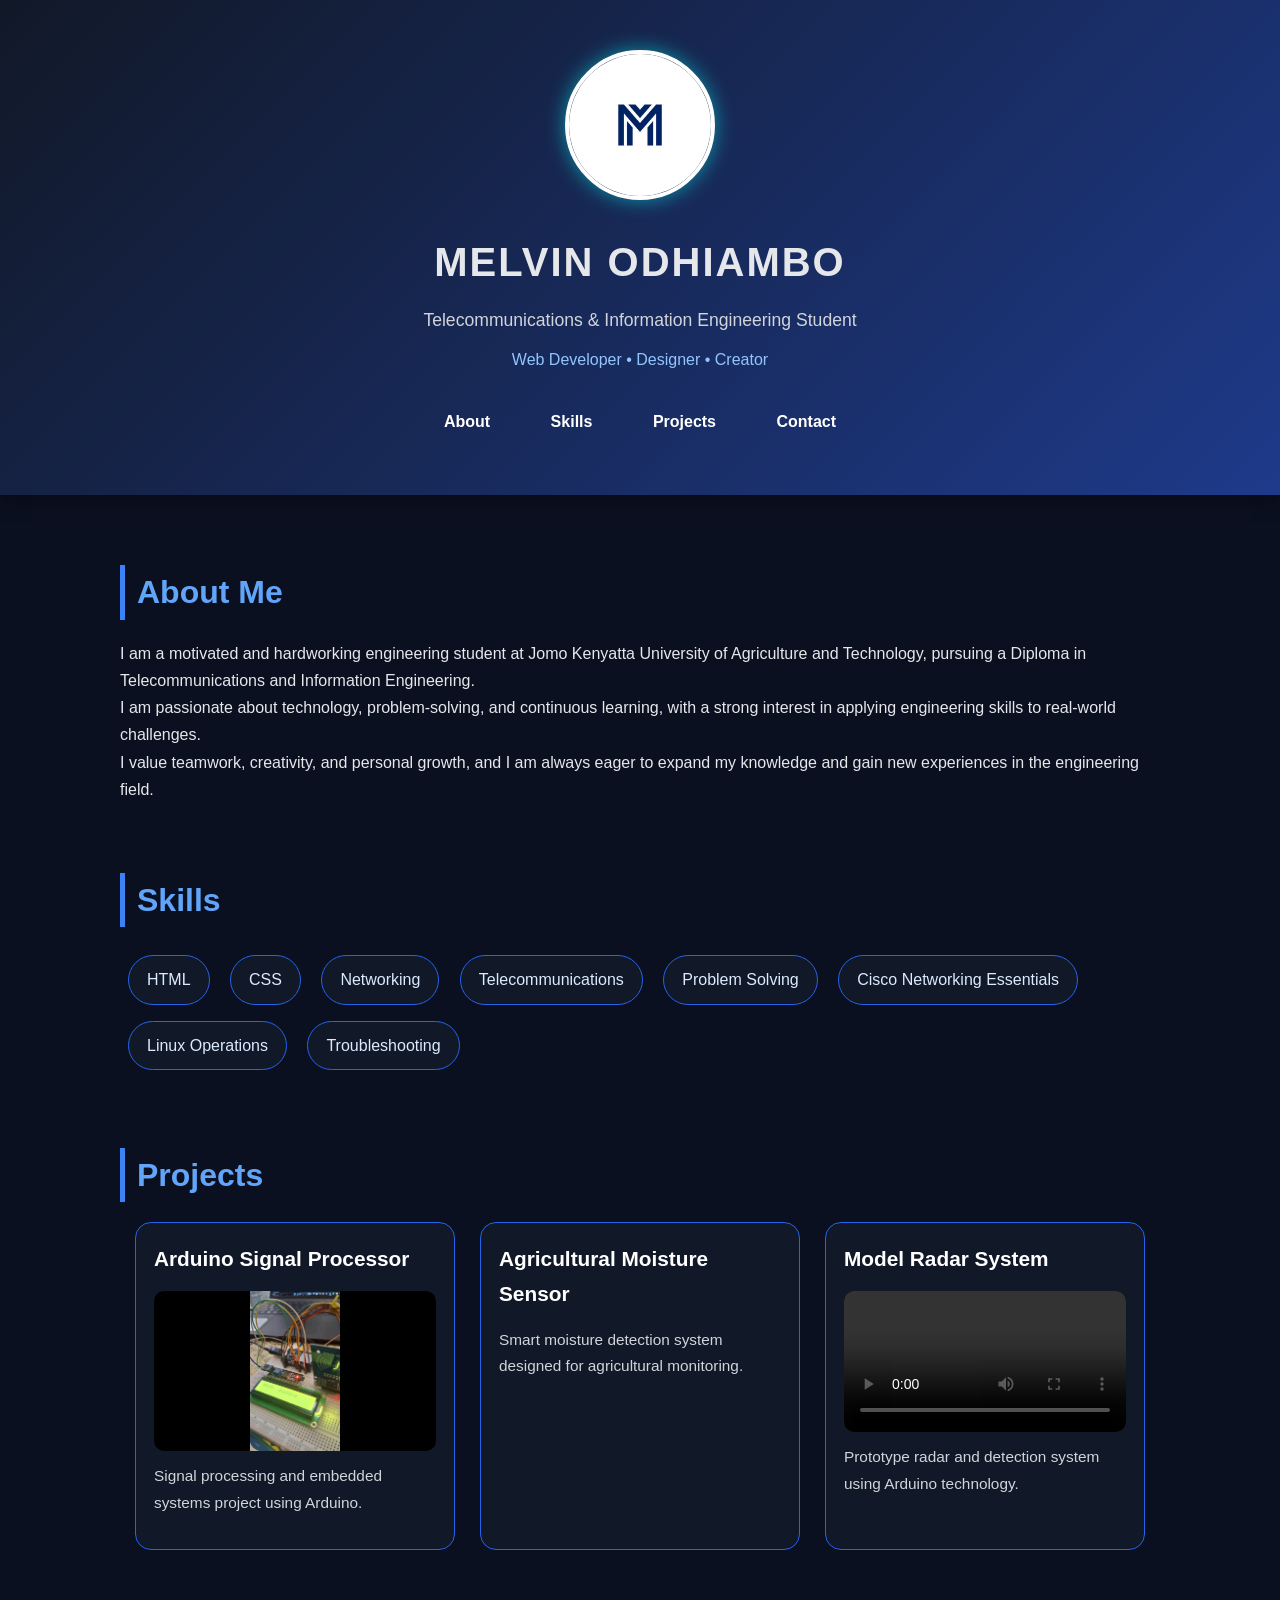
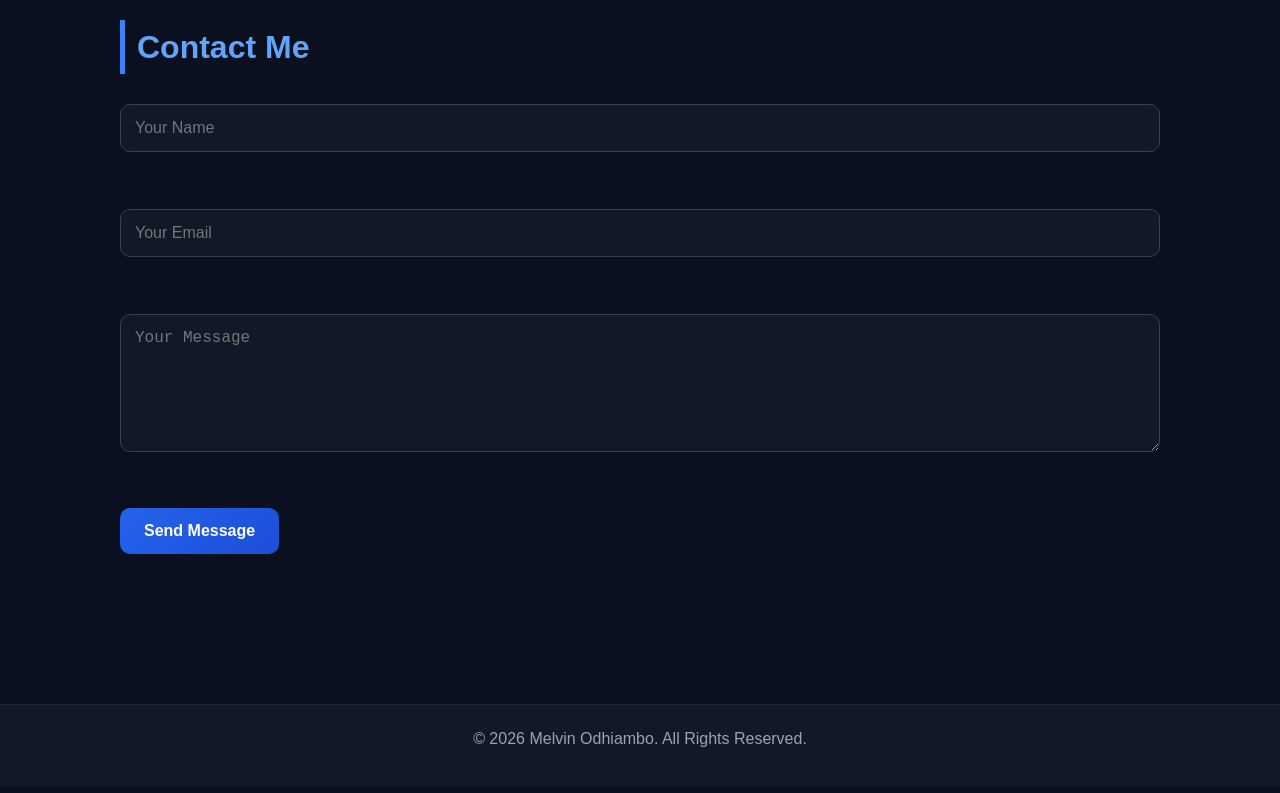
==== commit 40b5940f: "Remove target='_blank' from project links" ====
--- a/index.html
+++ b/index.html
@@ -63,7 +63,7 @@
 
       <h3>Arduino Signal Processor</h3>
 
-      <a href="Arduino.jpg" target="_blank">
+      <a href="Arduino.jpg">
         <img src="Arduino.jpg" alt="Arduino Project">
       </a>
 
@@ -77,7 +77,7 @@
 
       <h3>Agricultural Moisture Sensor</h3>
 
-      <a href="Agricultural moisture sensor.jpeg" target="_blank">
+      <a href="Agricultural moisture sensor.jpeg>
         <img 
           src="Agricultural moisture sensor.jpeg" 
           alt="Agricultural Moisture Sensor"
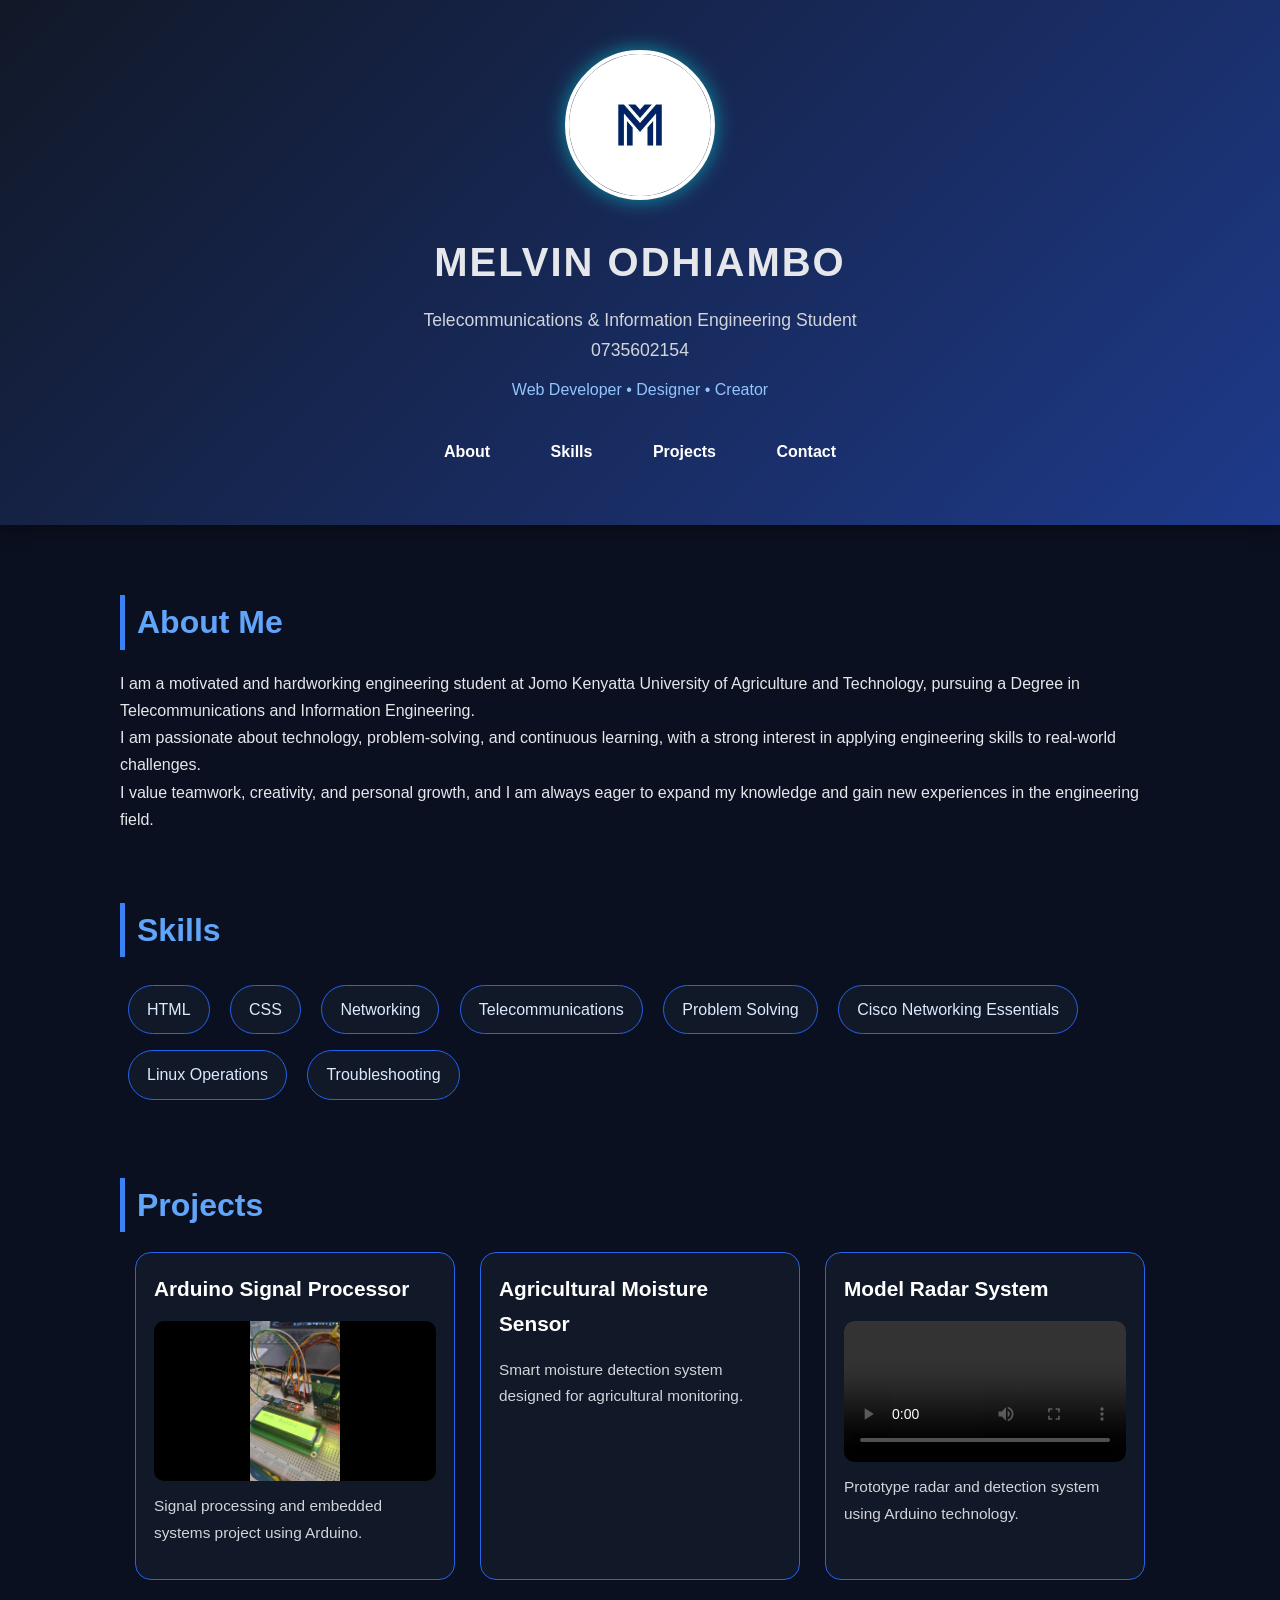
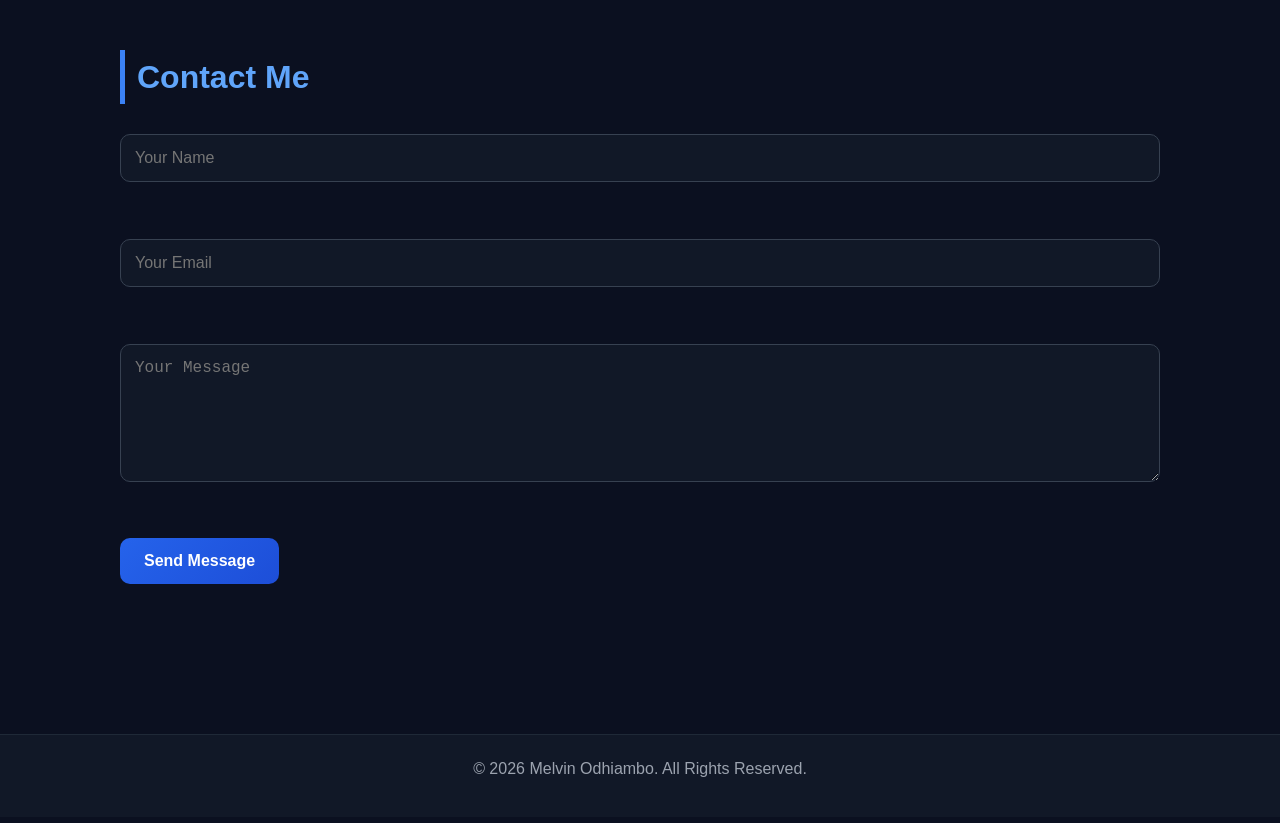
==== commit 19ad3c6b: "Change education level from Diploma to Degree Updated educational qualification from Diploma to Degr" ====
--- a/index.html
+++ b/index.html
@@ -17,7 +17,8 @@
     >
     <h1>MELVIN ODHIAMBO</h1>
     <p class="intro">
-  Telecommunications & Information Engineering Student
+  Telecommunications & Information Engineering Student<br>
+      0735602154
 </p>
     <p class="subtitle">Web Developer • Designer • Creator</p>
     <nav>
@@ -33,7 +34,7 @@
     <section id="about">
       <h2>About Me</h2>
       <p>
-  I am a motivated and hardworking engineering student at Jomo Kenyatta University of Agriculture and Technology, pursuing a Diploma in Telecommunications and Information Engineering.<br>
+  I am a motivated and hardworking engineering student at Jomo Kenyatta University of Agriculture and Technology, pursuing a Degree in Telecommunications and Information Engineering.<br>
 
   I am passionate about technology, problem-solving, and continuous learning, with a strong interest in applying engineering skills to real-world challenges.<br>
 
